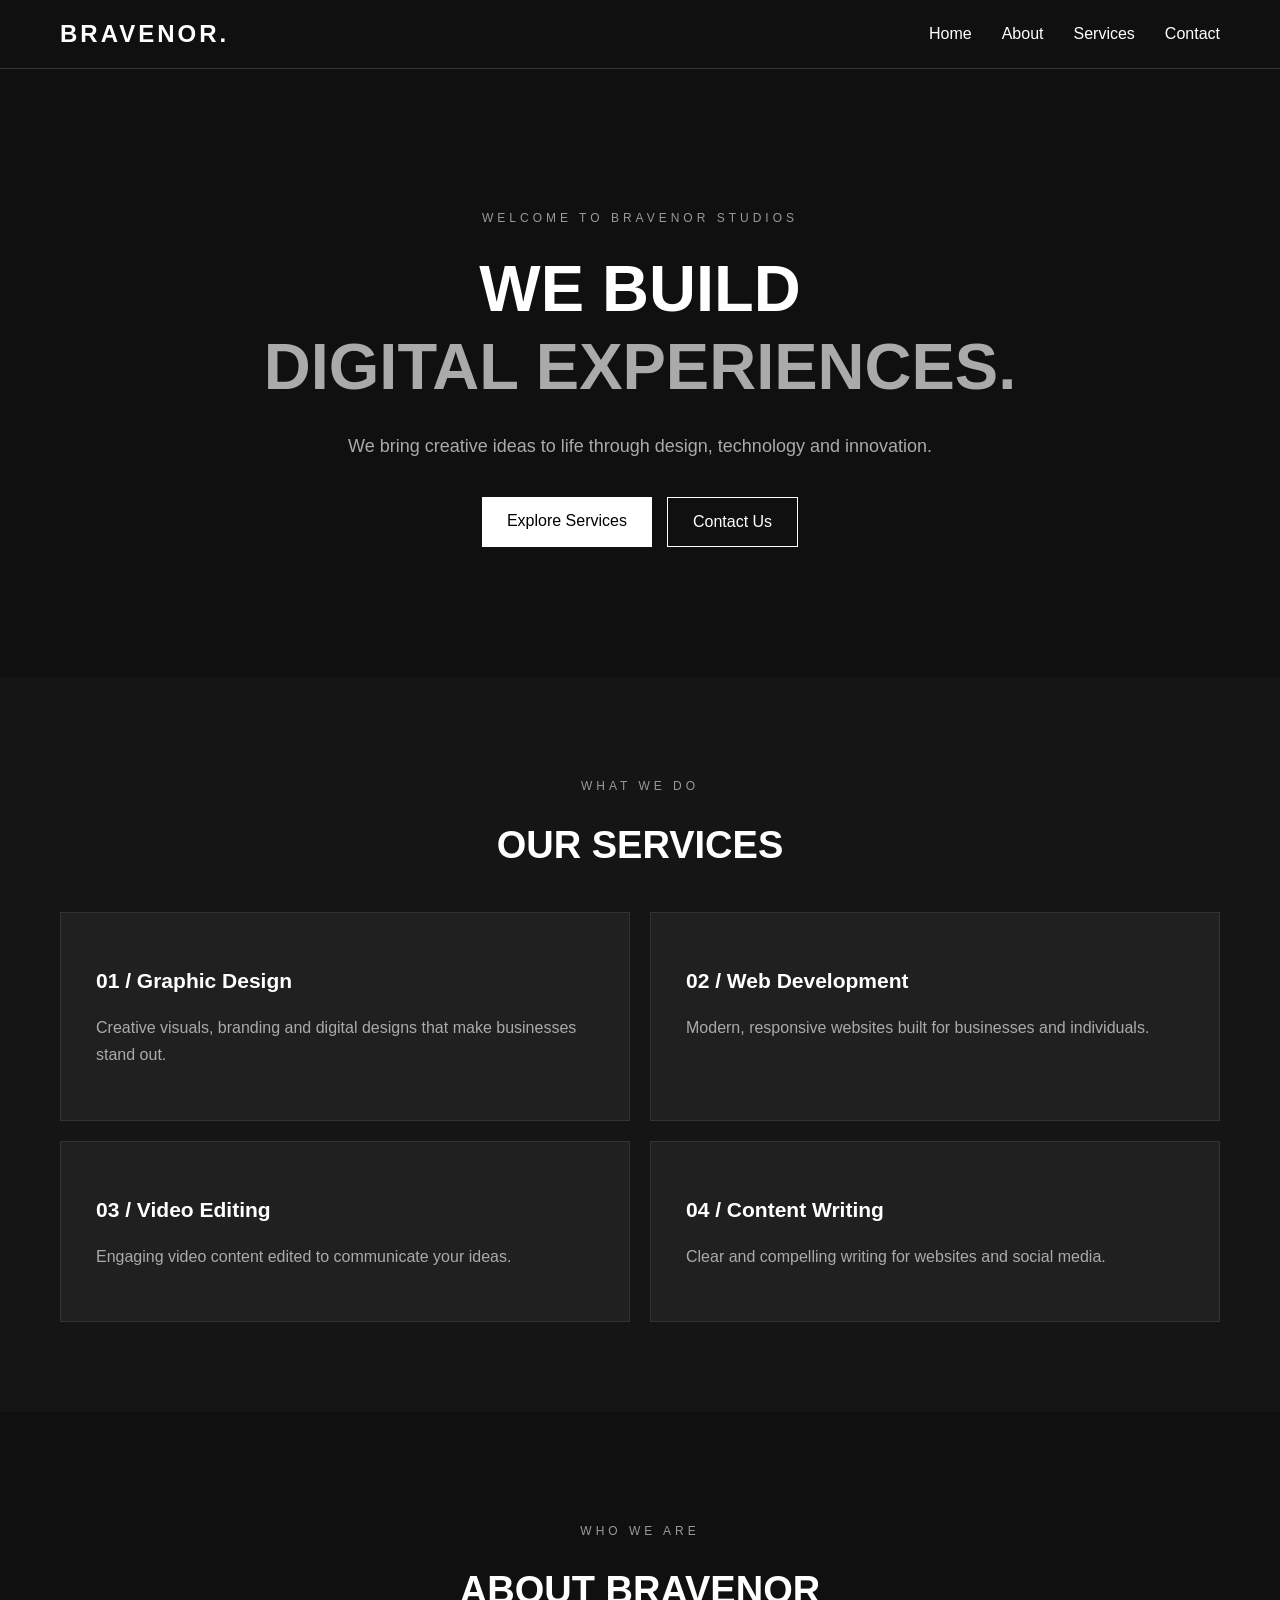
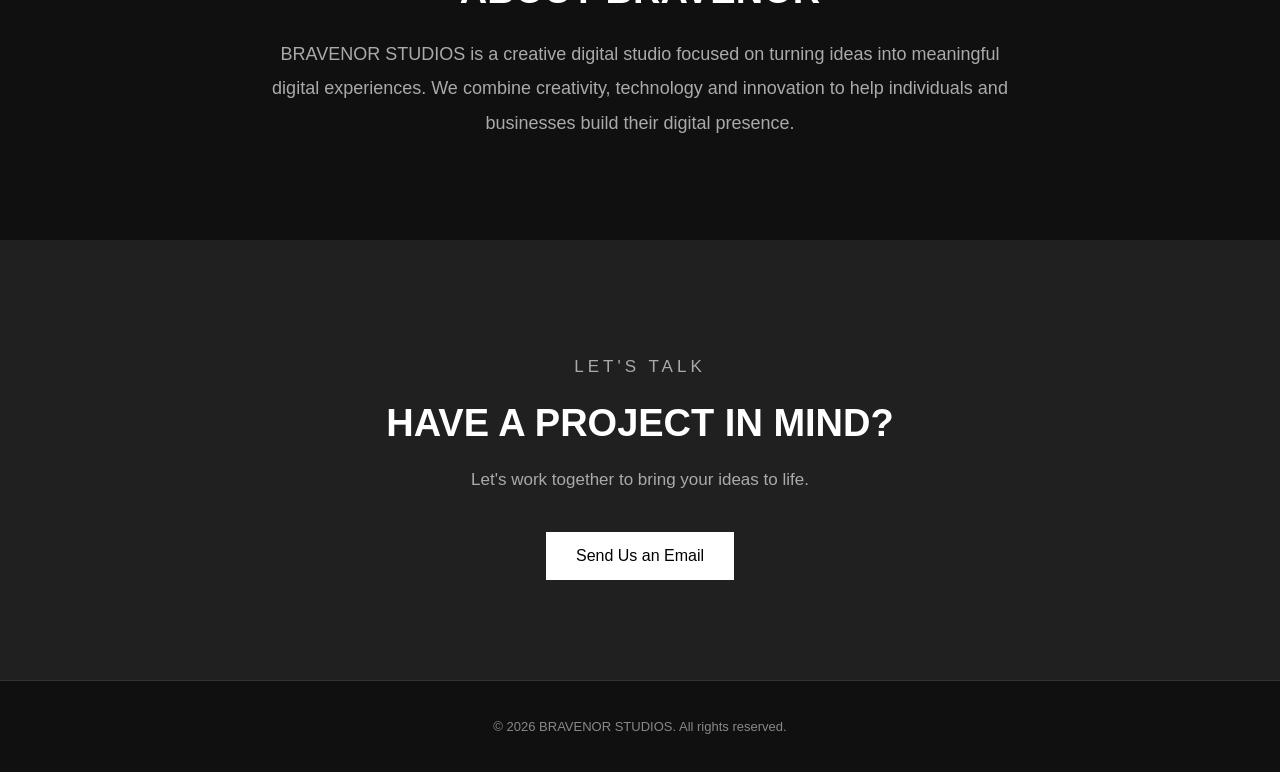
==== index.html @ 29726557 "Add files via upload" ====
<!DOCTYPE html>
<html lang="en">
<head>
    <meta charset="UTF-8">
    <meta name="viewport" content="width=device-width, initial-scale=1.0">
    <title>BRAVENOR STUDIOS</title>
    <link rel="stylesheet" href="style.css">
</head>

<body>

    <nav>
        <h2>BRAVENOR.</h2>

        <ul>
            <li><a href="#home">Home</a></li>
            <li><a href="#about">About</a></li>
            <li><a href="#services">Services</a></li>
            <li><a href="#contact">Contact</a></li>
        </ul>
    </nav>

<section class="hero" id="home">

    <p class="hero-tag">WELCOME TO BRAVENOR STUDIOS</p>

    <h1>
        WE BUILD
        <span>DIGITAL EXPERIENCES.</span>
    </h1>

    <p class="hero-description">
        We bring creative ideas to life through design,
        technology and innovation.
    </p>

    <div class="hero-buttons">
        <a href="#services" class="btn-primary">Explore Services</a>

        <a href="#contact" class="btn-secondary">Contact Us</a>
    </div>

</section>

<section class="services" id="services">

    <p class="section-tag">WHAT WE DO</p>

    <h2>OUR SERVICES</h2>

    <div class="service-container">

        <div class="service-card">
            <h3>01 / Graphic Design</h3>
            <p>Creative visuals, branding and digital designs that make businesses stand out.</p>
        </div>

        <div class="service-card">
            <h3>02 / Web Development</h3>
            <p>Modern, responsive websites built for businesses and individuals.</p>
        </div>

        <div class="service-card">
            <h3>03 / Video Editing</h3>
            <p>Engaging video content edited to communicate your ideas.</p>
        </div>

        <div class="service-card">
            <h3>04 / Content Writing</h3>
            <p>Clear and compelling writing for websites and social media.</p>
        </div>

    </div>

</section>

<section class="about" id="about">

    <p class="section-tag">WHO WE ARE</p>

    <h2>ABOUT BRAVENOR</h2>

    <p class="about-text">
        BRAVENOR STUDIOS is a creative digital studio
        focused on turning ideas into meaningful digital
        experiences.

        We combine creativity, technology and innovation
        to help individuals and businesses build their
        digital presence.
    </p>

</section>

<section class="contact" id="contact">

    <p class="section-tag">LET'S TALK</p>

    <h2>HAVE A PROJECT IN MIND?</h2>

    <p>Let's work together to bring your ideas to life.</p>

    <a href="https://mail.google.com/mail/?view=cm&fs=1&to=ikusikaoluwadarasimi@gmail.com"
   target="_blank"
   class="contact-button">
    Send Us an Email
</a>

</section>

<footer>
    <p>© 2026 BRAVENOR STUDIOS. All rights reserved.</p>
</footer>

    <script src="script.js"></script>
</body>
---- style.css ----
body {
    background-color: #101010;
    color: white;
    font-family: Arial, sans-serif;
    margin: 0;
}

nav {
    display: flex;
    justify-content: space-between;
    align-items: center;
    padding: 20px 60px;
    border-bottom: 1px solid #333;
}

nav h2 {
    letter-spacing: 3px;
    margin: 0;
}

nav ul {
    display: flex;
    list-style: none;
    gap: 30px;
    margin: 0;
    padding: 0;
}

nav a {
    color: white;
    text-decoration: none;
}

.hero {
    text-align: center;
    padding: 130px 20px;
}

.hero-tag {
    color: #999;
    letter-spacing: 4px;
    font-size: 12px;
}

.hero h1 {
    font-size: 65px;
    line-height: 1.2;
    margin: 25px 0;
}

.hero h1 span {
    display: block;
    color: #aaa;
}

.hero-description {
    color: #aaa;
    font-size: 18px;
    max-width: 600px;
    margin: 20px auto 35px;
    line-height: 1.7;
}

.hero-buttons {
    display: flex;
    justify-content: center;
    gap: 15px;
}

.hero-buttons a {
    padding: 15px 25px;
    text-decoration: none;
}

.btn-primary {
    background: white;
    color: black;
}

.btn-secondary {
    border: 1px solid white;
    color: white;
}

.services {
    padding: 90px 60px;
    text-align: center;
    background: #151515;
}

.section-tag {
    color: #999;
    letter-spacing: 4px;
    font-size: 12px;
}

.services h2 {
    font-size: 38px;
    margin-bottom: 45px;
}

.service-container {
    display: grid;
    grid-template-columns: repeat(2, 1fr);
    gap: 20px;
}

.service-card {
    background: #202020;
    border: 1px solid #333;
    padding: 35px;
    text-align: left;
    transition: 0.3s;
}

.service-card:hover {
    border-color: white;
    transform: translateY(-5px);
}

.service-card h3 {
    font-size: 21px;
}

.service-card p {
    color: #aaa;
    line-height: 1.7;
}

/* Mobile responsive design */

@media (max-width: 768px) {

    nav {
        padding: 20px;
        flex-direction: column;
        gap: 15px;
    }

    nav ul {
        gap: 15px;
        flex-wrap: wrap;
        justify-content: center;
    }

    .hero {
        padding: 90px 20px;
    }

    .hero h1 {
        font-size: 38px;
    }

    .hero-description {
        font-size: 16px;
    }

    .services {
        padding: 60px 20px;
    }

    .service-container {
        grid-template-columns: 1fr;
    }

    .service-card {
        padding: 25px;
    }

    .hero-buttons {
        flex-wrap: wrap;
    }
}

.about {
    padding: 100px 60px;
    text-align: center;
    background: #101010;
}

.about h2 {
    font-size: 38px;
    margin-bottom: 25px;
}

.about-text {
    max-width: 750px;
    margin: auto;
    color: #aaa;
    font-size: 18px;
    line-height: 1.9;
}

@media (max-width: 768px) {
    .about {
        padding: 70px 20px;
    }

    .about h2 {
        font-size: 30px;
    }

    .about-text {
        font-size: 16px;
    }
}

.contact {
    padding: 100px 20px;
    text-align: center;
    background: #202020;
}

.contact h2 {
    font-size: 38px;
    margin: 25px 0;
}

.contact p {
    color: #aaa;
    font-size: 17px;
}

.contact-button {
    display: inline-block;
    margin-top: 25px;
    padding: 15px 30px;
    background: white;
    color: black;
    text-decoration: none;
}

.contact-button:hover {
    background: #ccc;
}

footer {
    padding: 25px;
    text-align: center;
    background: #101010;
    border-top: 1px solid #333;
}

footer p {
    color: #888;
    font-size: 13px;
}

@media (max-width: 768px) {
    .contact h2 {
        font-size: 28px;
    }
}

/* Smooth scrolling */
html {
    scroll-behavior: smooth;
}

/* Navigation hover effect */
nav a {
    transition: color 0.3s ease;
}

nav a:hover {
    color: #999;
}

/* Button hover animations */
.hero-buttons a,
.contact-button {
    transition: all 0.3s ease;
}

.btn-primary:hover {
    background: #bbb;
    transform: translateY(-3px);
}

.btn-secondary:hover {
    background: white;
    color: black;
    transform: translateY(-3px);
}

.contact-button:hover {
    background: #bbb;
    transform: translateY(-3px);
}
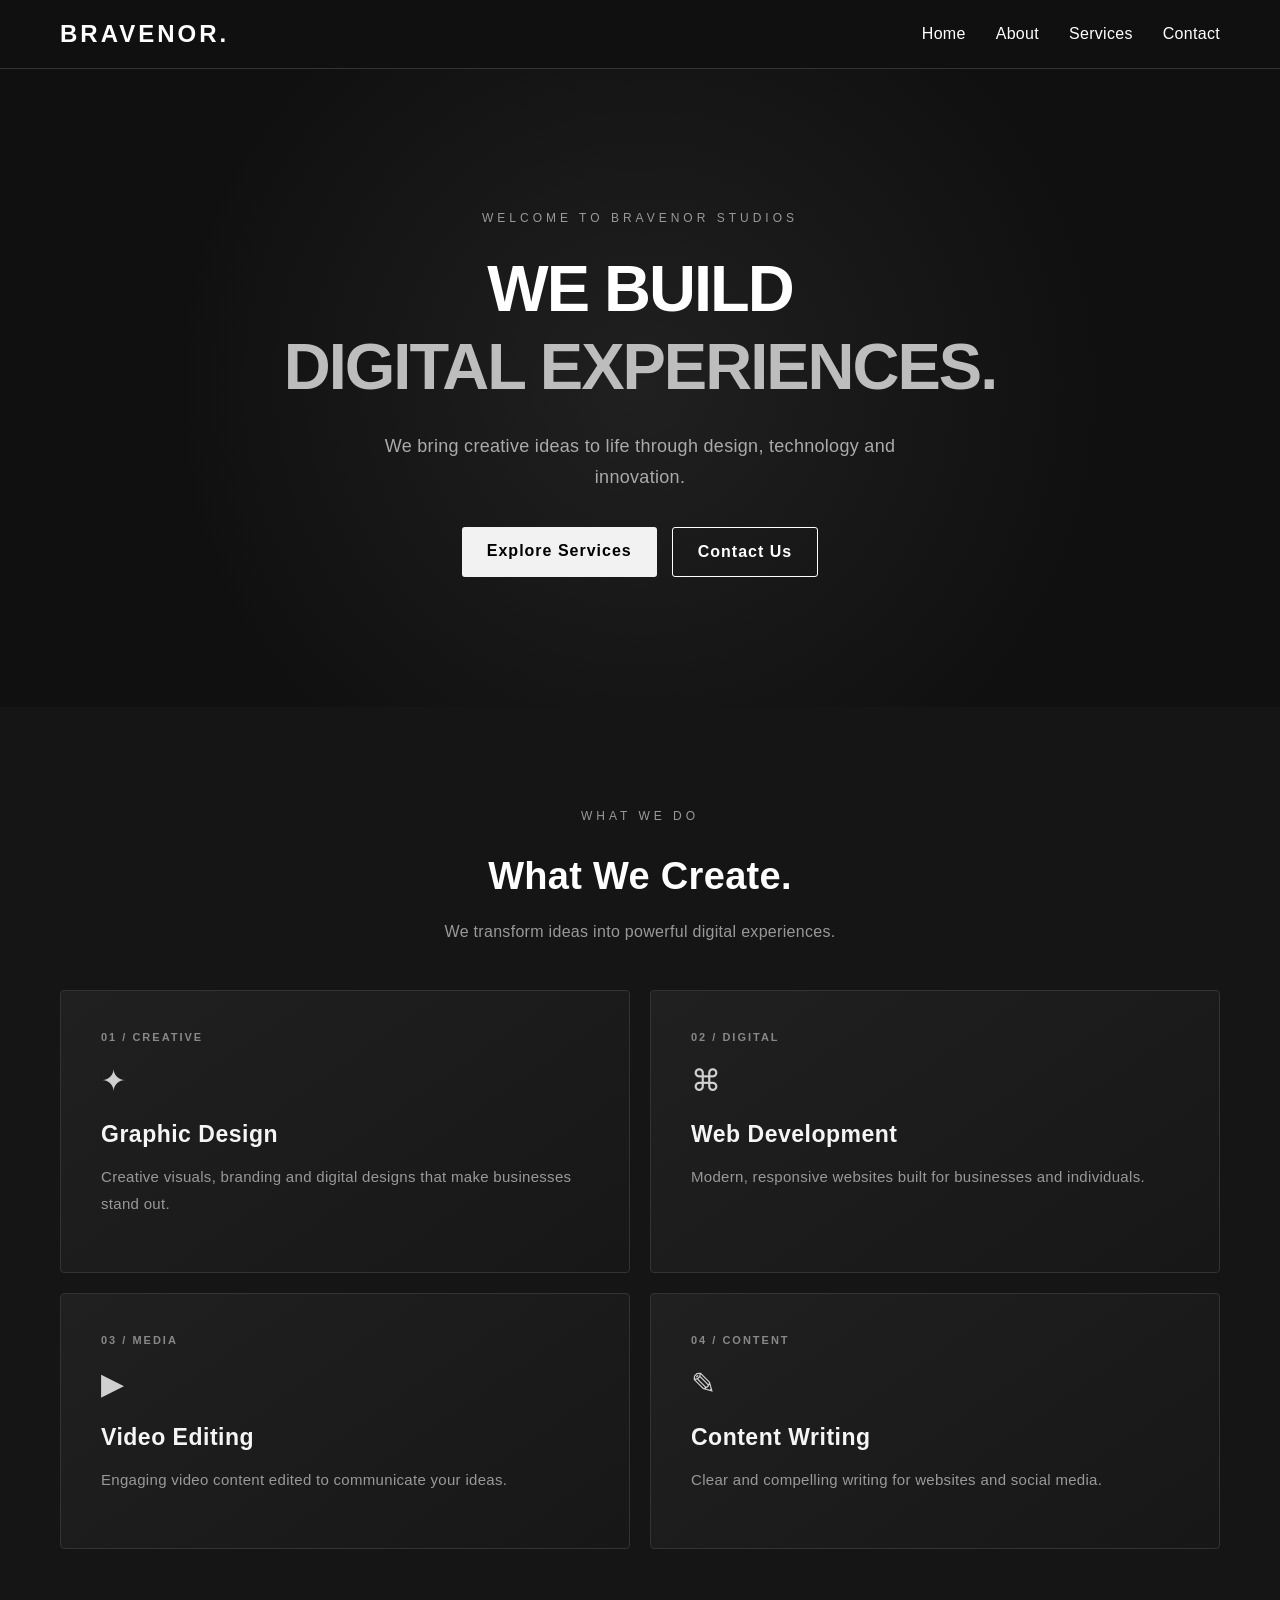
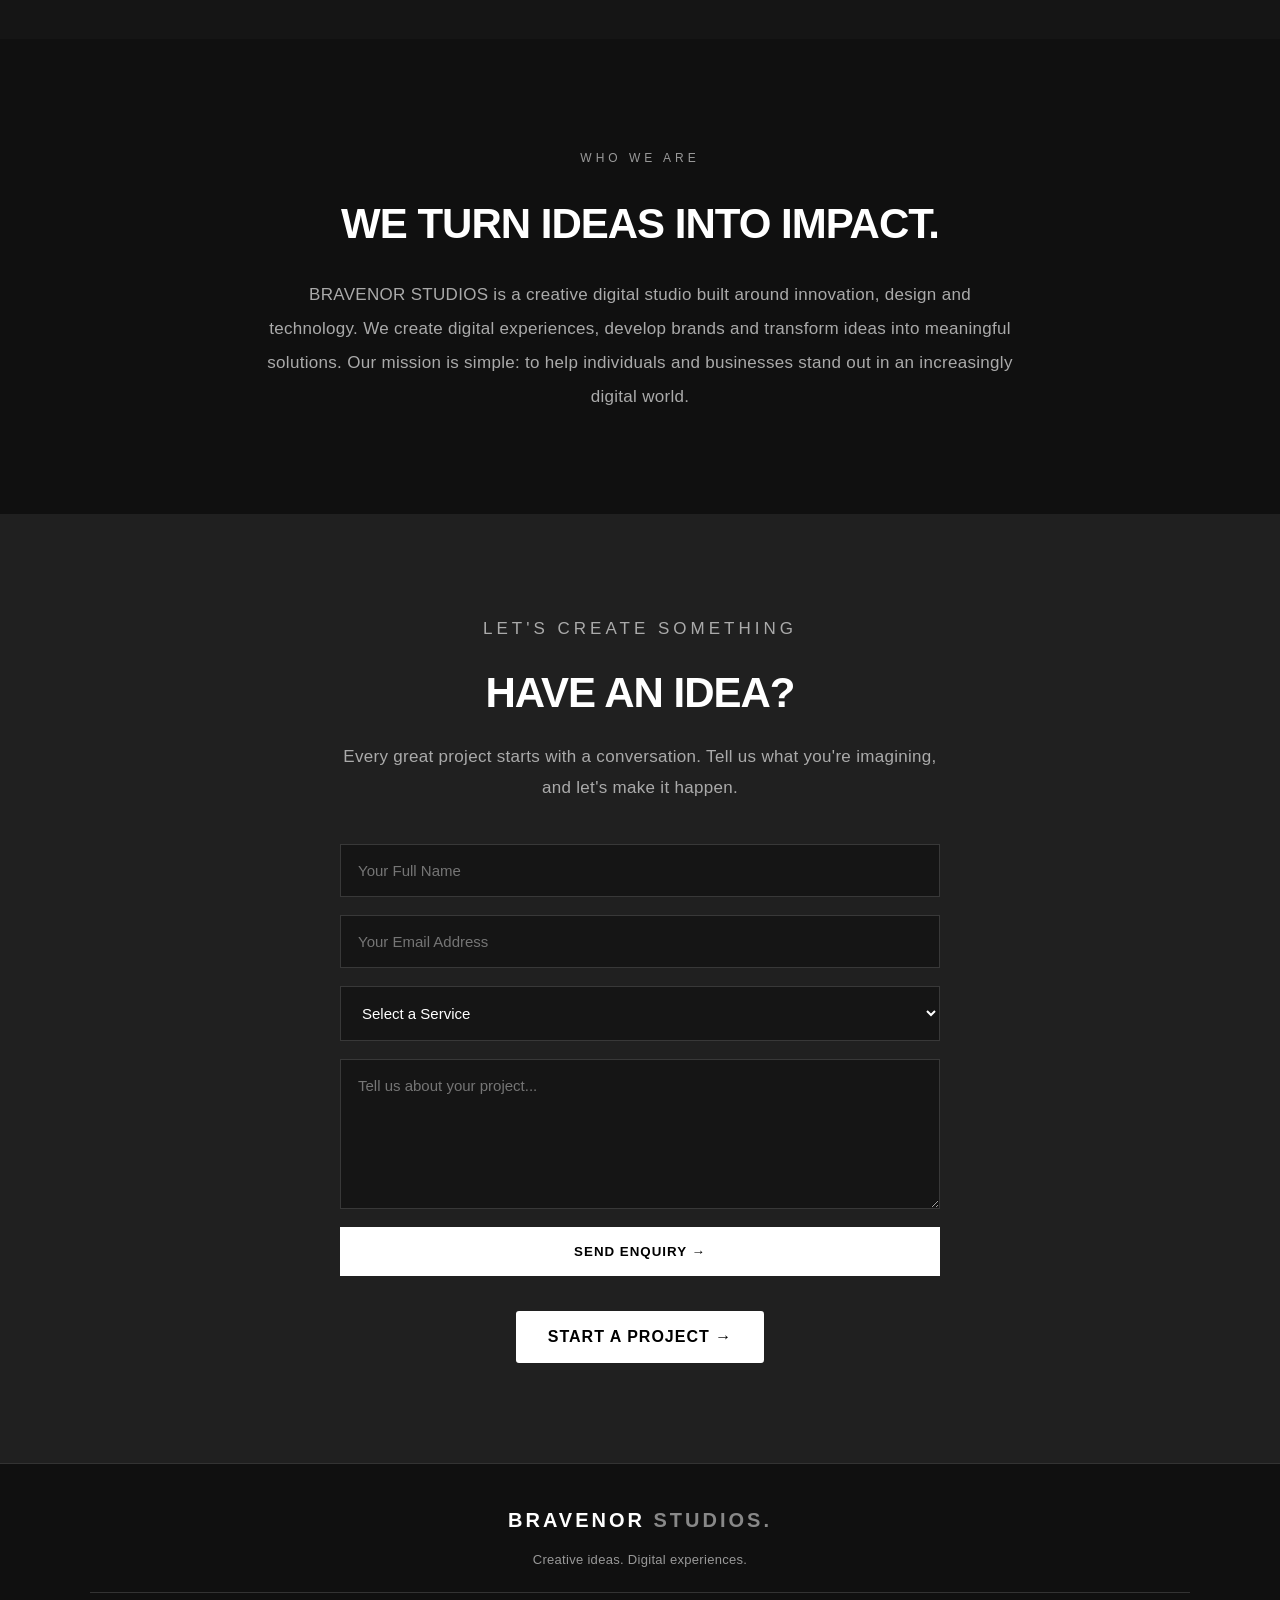
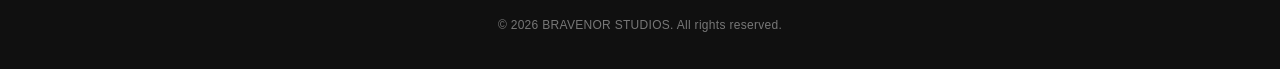
==== commit 10490b6a: "Add files via upload Update BRAVENOR STUDIOS website" ====
--- a/index.html
+++ b/index.html
@@ -47,27 +47,38 @@
 
     <p class="section-tag">WHAT WE DO</p>
 
-    <h2>OUR SERVICES</h2>
+    <h2>What We Create.</h2>
+<p class="services-description">
+    We transform ideas into powerful digital experiences.
+</p>
 
     <div class="service-container">
 
         <div class="service-card">
-            <h3>01 / Graphic Design</h3>
+            <span class="service-number">01 / CREATIVE</span>
+            <div class="service-icon">✦</div>
+            <h3>Graphic Design</h3>
             <p>Creative visuals, branding and digital designs that make businesses stand out.</p>
         </div>
 
         <div class="service-card">
-            <h3>02 / Web Development</h3>
+            <span class="service-number">02 / DIGITAL</span>
+            <div class="service-icon">⌘</div>
+            <h3>Web Development</h3>
             <p>Modern, responsive websites built for businesses and individuals.</p>
         </div>
 
         <div class="service-card">
-            <h3>03 / Video Editing</h3>
+            <span class="service-number">03 / MEDIA</span>
+            <div class="service-icon">▶</div>
+            <h3>Video Editing</h3>
             <p>Engaging video content edited to communicate your ideas.</p>
         </div>
 
         <div class="service-card">
-            <h3>04 / Content Writing</h3>
+          <span class="service-number">04 / CONTENT</span>  
+            <div class="service-icon">✎</div>
+            <h3>Content Writing</h3>
             <p>Clear and compelling writing for websites and social media.</p>
         </div>
 
@@ -75,42 +86,80 @@
 
 </section>
 
+
 <section class="about" id="about">
 
     <p class="section-tag">WHO WE ARE</p>
 
-    <h2>ABOUT BRAVENOR</h2>
+    <h2>WE TURN IDEAS INTO IMPACT.</h2>
 
     <p class="about-text">
         BRAVENOR STUDIOS is a creative digital studio
-        focused on turning ideas into meaningful digital
-        experiences.
+        built around innovation, design and technology.
 
-        We combine creativity, technology and innovation
-        to help individuals and businesses build their
-        digital presence.
+        We create digital experiences, develop brands
+        and transform ideas into meaningful solutions.
+
+        Our mission is simple: to help individuals and
+        businesses stand out in an increasingly digital world.
     </p>
 
 </section>
 
+
 <section class="contact" id="contact">
 
-    <p class="section-tag">LET'S TALK</p>
+    <p class="section-tag">LET'S CREATE SOMETHING</p>
 
-    <h2>HAVE A PROJECT IN MIND?</h2>
+    <h2>HAVE AN IDEA?</h2>
 
-    <p>Let's work together to bring your ideas to life.</p>
+    <p>
+        Every great project starts with a conversation.
+        Tell us what you're imagining, and let's make it happen.
+    </p>
+
+<form class="contact-form" action="https://formsubmit.co/ikusikaoluwadarasimi@gmail.com" method="POST">
+
+    <input type="text" name="name" placeholder="Your Full Name" required>
+
+    <input type="email" name="email" placeholder="Your Email Address" required>
+
+    <select name="service" required>
+        <option value="">Select a Service</option>
+        <option>Graphic Design</option>
+        <option>Web Development</option>
+        <option>Video Editing</option>
+        <option>Content Writing</option>
+    </select>
+
+    <textarea name="message" placeholder="Tell us about your project..." required></textarea>
+
+    <button type="submit">SEND ENQUIRY →</button>
+
+</form>
 
     <a href="https://mail.google.com/mail/?view=cm&fs=1&to=ikusikaoluwadarasimi@gmail.com"
-   target="_blank"
-   class="contact-button">
-    Send Us an Email
-</a>
+       target="_blank"
+       rel="noopener noreferrer"
+       class="contact-button">
+        START A PROJECT →
+    </a>
 
 </section>
 
+
 <footer>
-    <p>© 2026 BRAVENOR STUDIOS. All rights reserved.</p>
+    <div class="footer-content">
+        <h3>BRAVENOR<span> STUDIOS.</span></h3>
+
+        <p>Creative ideas. Digital experiences.</p>
+
+        <div class="footer-line"></div>
+
+        <p class="copyright">
+            © 2026 BRAVENOR STUDIOS. All rights reserved.
+        </p>
+    </div>
 </footer>
 
     <script src="script.js"></script>
--- a/style.css
+++ b/style.css
@@ -7,6 +7,7 @@
     font-family: Arial, sans-serif;
     margin: 0;
 }
+
 
 nav {
     display: flex;
@@ -32,8 +33,14 @@
 nav a {
     color: white;
     text-decoration: none;
-}
-
+    transition: color 0.3s ease;
+}
+
+nav a:hover {
+    color: #aaa;
+}
+
+/* HERO SECTION */
 .hero {
     text-align: center;
     padding: 130px 20px;
@@ -73,7 +80,9 @@
 .hero-buttons a {
     padding: 15px 25px;
     text-decoration: none;
-}
+    transition: all 0.3s ease;
+}
+
 
 .btn-primary {
     background: white;
@@ -101,7 +110,13 @@
     font-size: 38px;
     margin-bottom: 45px;
 }
-
+.services-description {
+    color: #999;
+    font-size: 16px;
+    max-width: 550px;
+    line-height: 1.7;
+    margin: -25px auto 45px;
+}
 .service-container {
     display: grid;
     grid-template-columns: repeat(2, 1fr);
@@ -109,11 +124,13 @@
 }
 
 .service-card {
-    background: #202020;
+    background: linear-gradient(145deg, #202020, #171717);
     border: 1px solid #333;
-    padding: 35px;
+    padding: 40px;
     text-align: left;
-    transition: 0.3s;
+    transition: all 0.35s ease;
+    border-radius: 5px;
+    min-height: 150px;
 }
 
 .service-card:hover {
@@ -182,16 +199,18 @@
 }
 
 .about h2 {
-    font-size: 38px;
-    margin-bottom: 25px;
+    font-size: 42px;
+    font-weight: 800;
+    letter-spacing: -1px;
+    margin-bottom: 30px;
 }
 
 .about-text {
     max-width: 750px;
     margin: auto;
     color: #aaa;
-    font-size: 18px;
-    line-height: 1.9;
+    font-size: 17px;
+    line-height: 2;
 }
 
 @media (max-width: 768px) {
@@ -215,22 +234,30 @@
 }
 
 .contact h2 {
-    font-size: 38px;
+    font-size: 42px;
+    font-weight: 800;
+    letter-spacing: -1px;
     margin: 25px 0;
 }
 
 .contact p {
     color: #aaa;
     font-size: 17px;
+    line-height: 1.8;
+    max-width: 600px;
+    margin: 0 auto;
 }
 
 .contact-button {
     display: inline-block;
-    margin-top: 25px;
-    padding: 15px 30px;
+    margin-top: 35px;
+    padding: 17px 32px;
     background: white;
     color: black;
     text-decoration: none;
+    font-weight: bold;
+    letter-spacing: 1px;
+    transition: all 0.3s ease;
 }
 
 .contact-button:hover {
@@ -290,3 +317,183 @@
     background: #bbb;
     transform: translateY(-3px);
 }
+
+/* BRAVENOR STUDIOS - PREMIUM FINISH */
+
+body {
+    letter-spacing: 0.3px;
+}
+
+.hero {
+    background: radial-gradient(
+        circle at center,
+        #202020 0%,
+        #101010 65%
+    );
+}
+
+.hero h1 {
+    font-weight: 800;
+    letter-spacing: -2px;
+}
+
+.hero h1 span {
+    color: #bdbdbd;
+}
+
+.hero-buttons a {
+    font-weight: bold;
+    letter-spacing: 1px;
+    border-radius: 3px;
+}
+
+.btn-primary {
+    background: #f2f2f2;
+}
+
+.btn-primary:hover {
+    background: #c5c5c5;
+}
+
+.service-card {
+    border-radius: 4px;
+}
+
+.service-card:hover {
+    background: #292929;
+}
+
+.contact-button {
+    font-weight: bold;
+    letter-spacing: 1px;
+    border-radius: 3px;
+}
+.service-number {
+    display: block;
+    color: #888;
+    font-size: 11px;
+    letter-spacing: 2px;
+    margin-bottom: 20px;
+    font-weight: bold;
+}
+.service-card {
+    position: relative;
+    overflow: hidden;
+}
+
+.service-card::after {
+    content: "";
+    position: absolute;
+    bottom: 0;
+    left: 0;
+    width: 0;
+    height: 2px;
+    background: white;
+    transition: width 0.4s ease;
+}
+
+.service-card:hover::after {
+    width: 100%;
+}
+.service-card h3 {
+    color: #f5f5f5;
+    font-size: 23px;
+    font-weight: 700;
+    margin-bottom: 15px;
+    letter-spacing: 0.5px;
+}
+
+.service-card p {
+    color: #999;
+    font-size: 15px;
+    line-height: 1.8;
+}
+.service-icon {
+    font-size: 30px;
+    color: #d0d0d0;
+    margin: 20px 0;
+    transition: transform 0.3s ease;
+}
+
+.service-card:hover .service-icon {
+    transform: translateY(-4px);
+}
+.footer-content {
+    max-width: 1100px;
+    margin: auto;
+}
+
+.footer-content h3 {
+    letter-spacing: 3px;
+    font-size: 20px;
+}
+
+.footer-content h3 span {
+    color: #888;
+}
+
+.footer-content > p {
+    color: #999;
+}
+
+.footer-line {
+    height: 1px;
+    background: #333;
+    margin: 25px 0;
+}
+
+footer .copyright {
+    font-size: 12px;
+    color: #777;
+}
+
+/* CONTACT ENQUIRY FORM */
+
+.contact-form {
+    max-width: 600px;
+    margin: 40px auto 0;
+    display: flex;
+    flex-direction: column;
+    gap: 18px;
+}
+
+.contact-form input,
+.contact-form select,
+.contact-form textarea {
+    width: 100%;
+    box-sizing: border-box;
+    padding: 17px;
+    background: #151515;
+    border: 1px solid #383838;
+    color: white;
+    font-family: Arial, sans-serif;
+    font-size: 15px;
+    outline: none;
+}
+
+.contact-form input:focus,
+.contact-form select:focus,
+.contact-form textarea:focus {
+    border-color: #aaa;
+}
+
+.contact-form textarea {
+    min-height: 150px;
+    resize: vertical;
+}
+
+.contact-form button {
+    padding: 17px;
+    background: white;
+    color: black;
+    border: none;
+    font-weight: bold;
+    letter-spacing: 1px;
+    cursor: pointer;
+    transition: 0.3s;
+}
+
+.contact-form button:hover {
+    background: #bbb;
+    transform: translateY(-3px);
+}
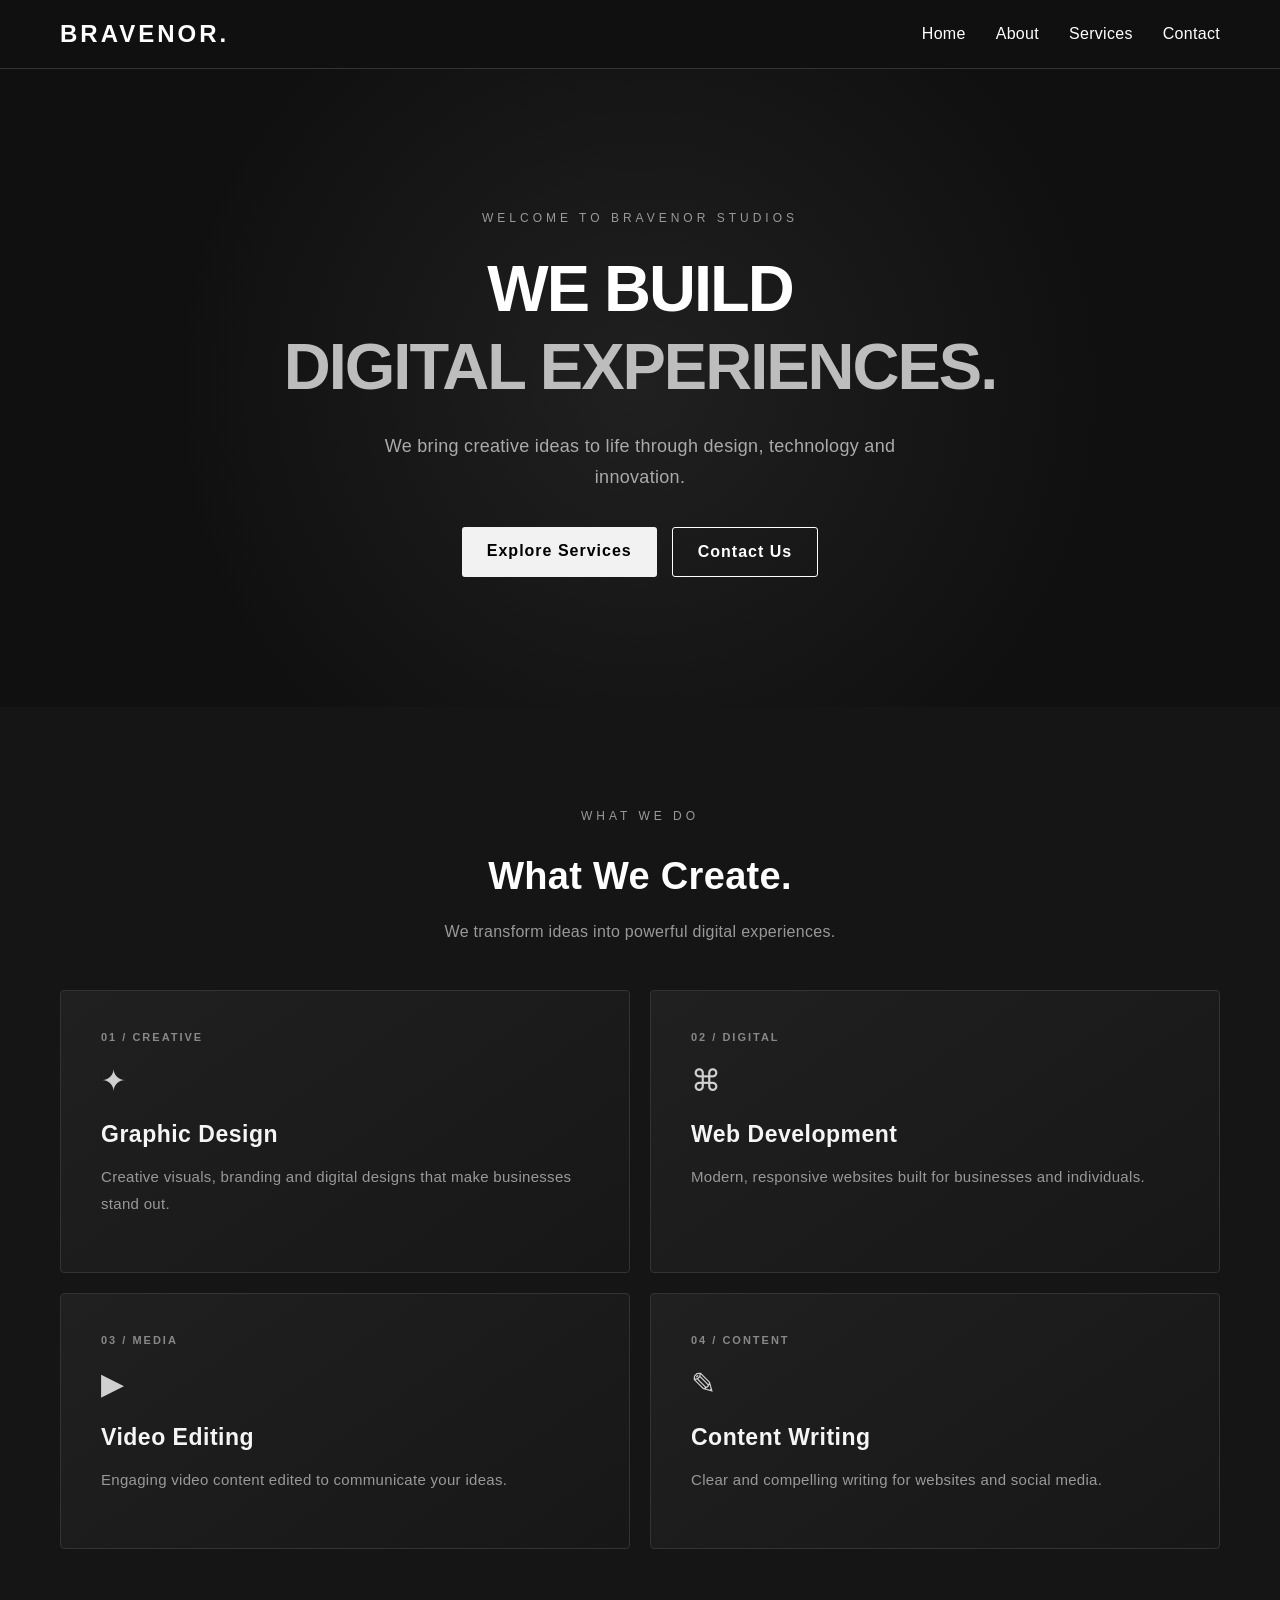
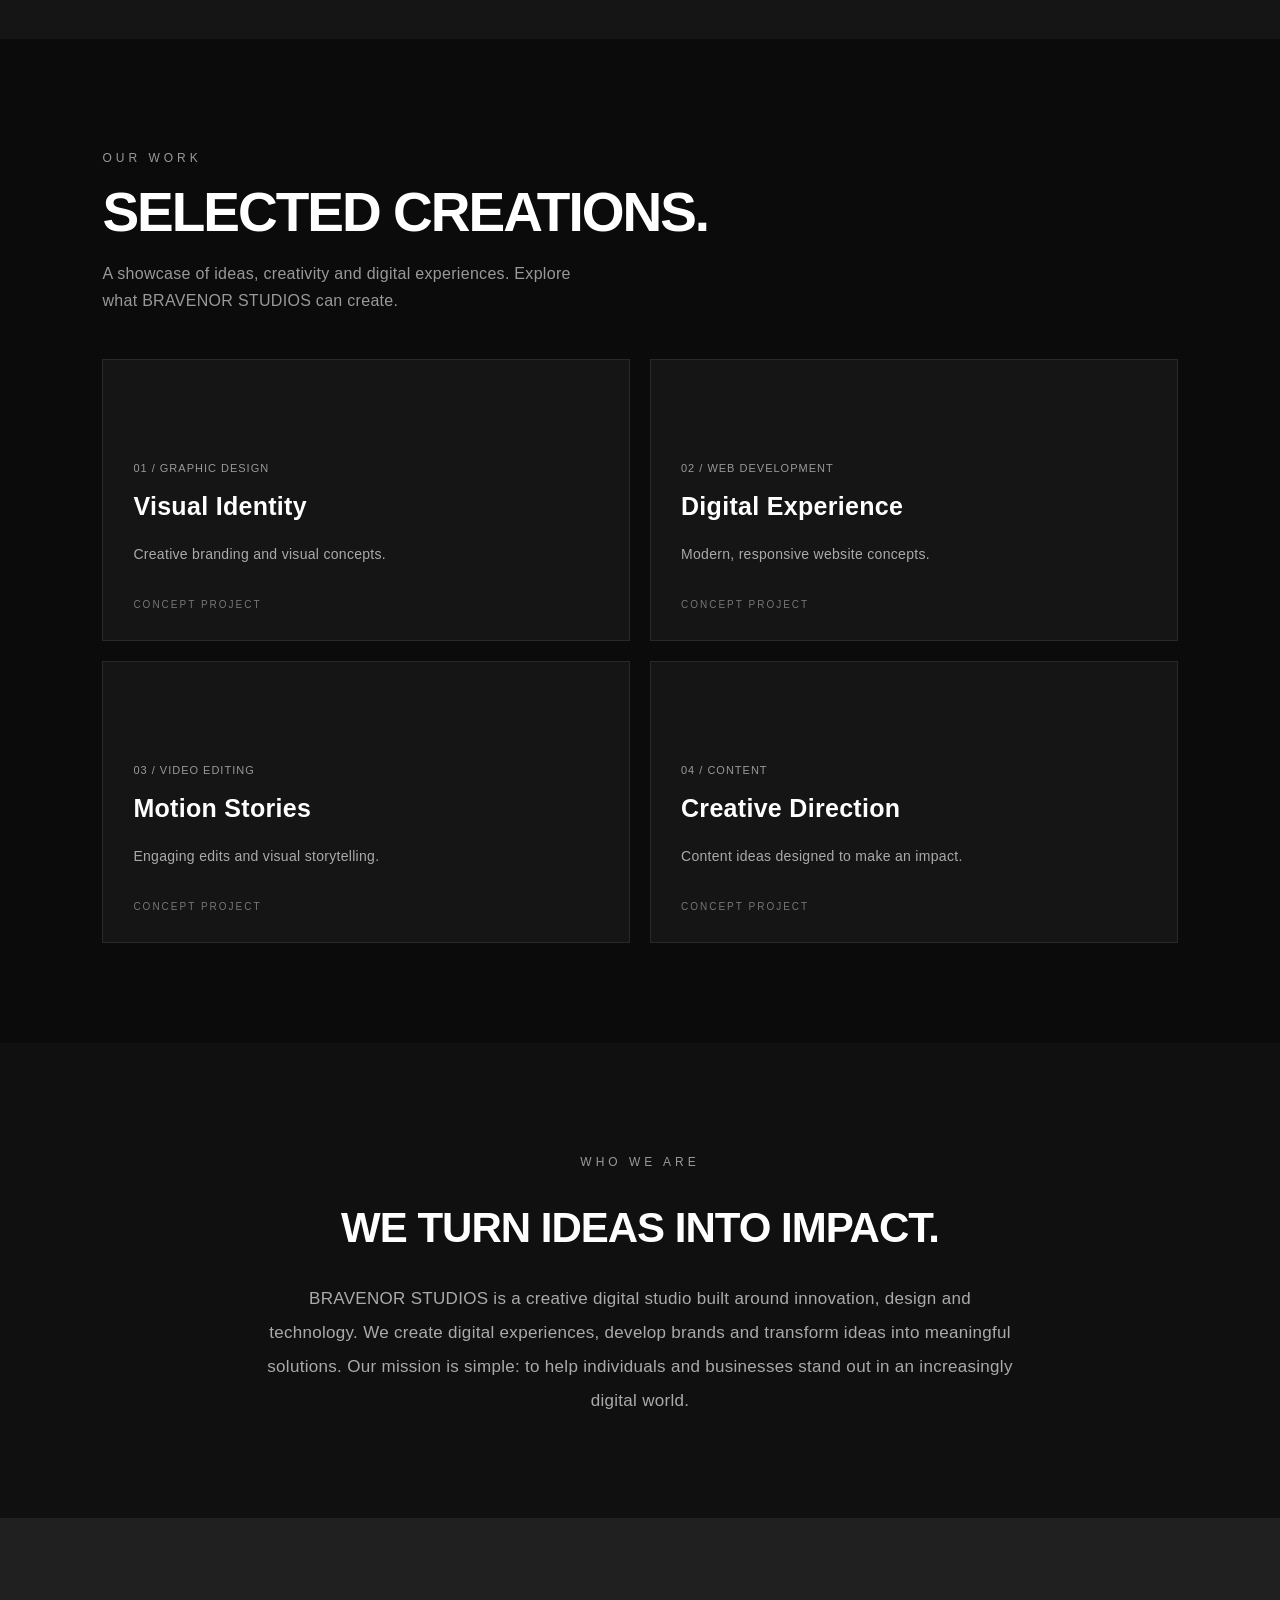
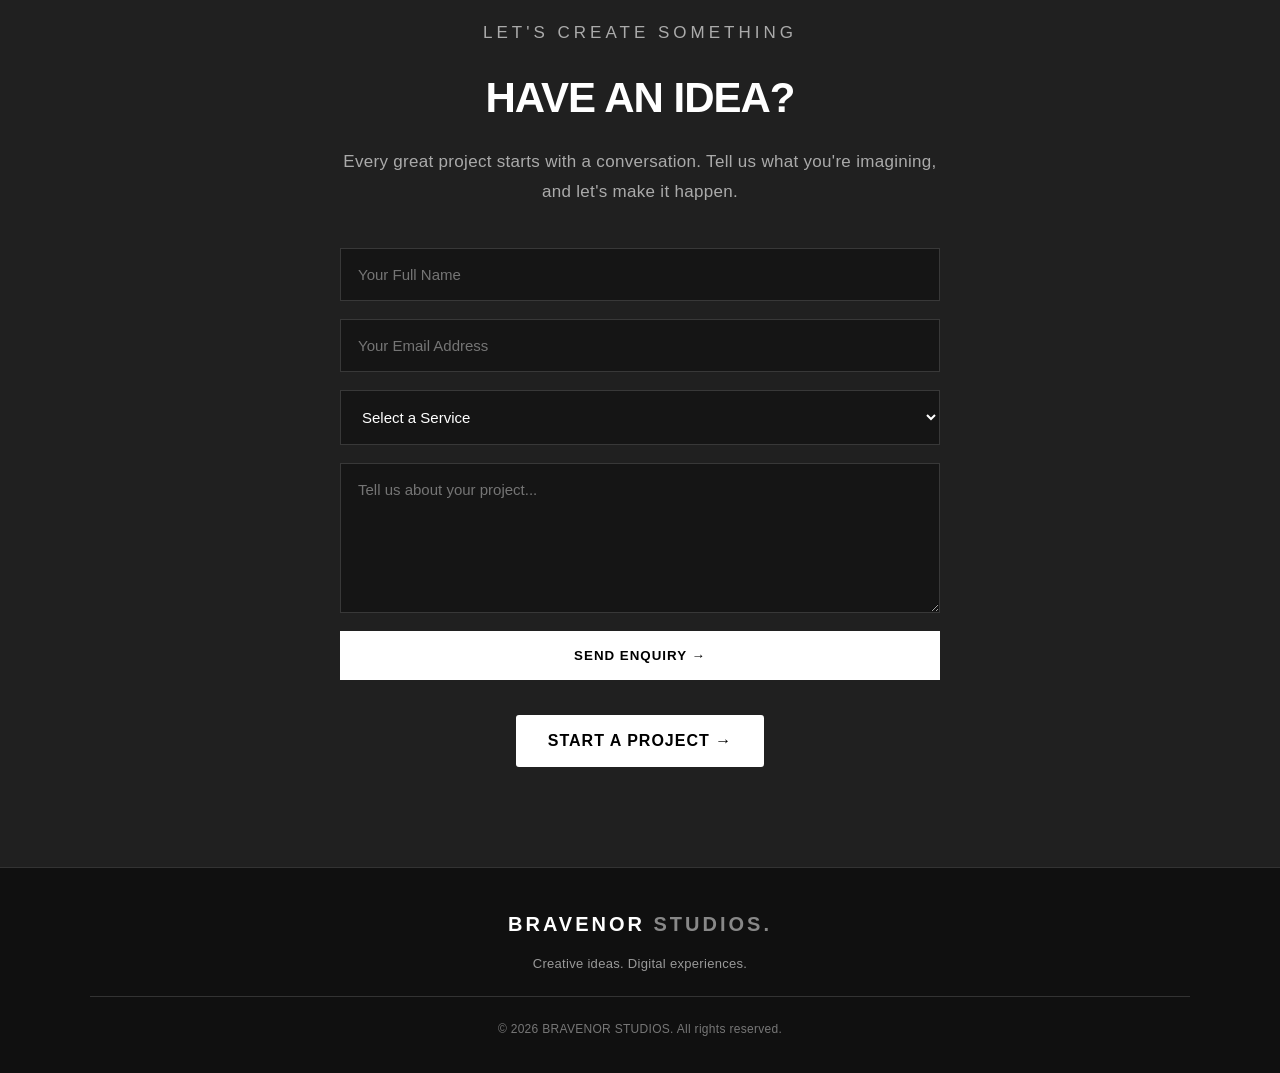
==== commit f4163b1b: "Add files via upload" ====
--- a/index.html
+++ b/index.html
@@ -86,6 +86,44 @@
 
 </section>
 
+<section class="portfolio" id="portfolio">
+    <p class="section-tag">OUR WORK</p>
+    <h2>SELECTED CREATIONS.</h2>
+    <p class="portfolio-intro">
+        A showcase of ideas, creativity and digital experiences.
+        Explore what BRAVENOR STUDIOS can create.
+    </p>
+
+    <div class="portfolio-grid">
+        <div class="portfolio-card">
+            <span>01 / GRAPHIC DESIGN</span>
+            <h3>Visual Identity</h3>
+            <p>Creative branding and visual concepts.</p>
+            <small>CONCEPT PROJECT</small>
+        </div>
+
+        <div class="portfolio-card">
+            <span>02 / WEB DEVELOPMENT</span>
+            <h3>Digital Experience</h3>
+            <p>Modern, responsive website concepts.</p>
+            <small>CONCEPT PROJECT</small>
+        </div>
+
+        <div class="portfolio-card">
+            <span>03 / VIDEO EDITING</span>
+            <h3>Motion Stories</h3>
+            <p>Engaging edits and visual storytelling.</p>
+            <small>CONCEPT PROJECT</small>
+        </div>
+
+        <div class="portfolio-card">
+            <span>04 / CONTENT</span>
+            <h3>Creative Direction</h3>
+            <p>Content ideas designed to make an impact.</p>
+            <small>CONCEPT PROJECT</small>
+        </div>
+    </div>
+</section>
 
 <section class="about" id="about">
 
@@ -118,8 +156,14 @@
         Tell us what you're imagining, and let's make it happen.
     </p>
 
-<form class="contact-form" action="https://formsubmit.co/ikusikaoluwadarasimi@gmail.com" method="POST">
-
+<form class="contact-form" action="https://silentforms.com/api/submit" method="POST">
+    <input type="hidden" name="accessKey" value="e8b8c100fcde8b23f12b82d53d80e29b8cf32aa87c01c19d0fc2fc09308047bf">
+    <input type="hidden" name="subject" value="New BRAVENOR STUDIOS Enquiry">
+    <input type="hidden" name="redirect"
+       value="https://ikusikaoluwadarasimi-debug.github.io/bravenor-studios/thank-you.html">
+<div style="position:absolute; left:-9999px;" aria-hidden="true">
+    <input type="text" name="sf_extra" tabindex="-1" autocomplete="off">
+</div>
     <input type="text" name="name" placeholder="Your Full Name" required>
 
     <input type="email" name="email" placeholder="Your Email Address" required>
--- a/style.css
+++ b/style.css
@@ -497,3 +497,79 @@
     background: #bbb;
     transform: translateY(-3px);
 }
+
+/* PORTFOLIO SECTION */
+.portfolio {
+    padding: 100px 8%;
+    background: #0b0b0b;
+    color: #fff;
+}
+
+.portfolio h2 {
+    font-size: clamp(32px, 5vw, 55px);
+    margin: 15px 0;
+    letter-spacing: -2px;
+}
+
+.portfolio-intro {
+    color: #999;
+    max-width: 500px;
+    line-height: 1.7;
+    margin-bottom: 45px;
+}
+
+.portfolio-grid {
+    display: grid;
+    grid-template-columns: repeat(2, 1fr);
+    gap: 20px;
+}
+
+.portfolio-card {
+    min-height: 220px;
+    padding: 30px;
+    background: #151515;
+    border: 1px solid #292929;
+    display: flex;
+    flex-direction: column;
+    justify-content: flex-end;
+    transition: 0.3s ease;
+}
+
+.portfolio-card:hover {
+    background: #202020;
+    transform: translateY(-5px);
+}
+
+.portfolio-card span {
+    color: #999;
+    font-size: 11px;
+    letter-spacing: 1px;
+}
+
+.portfolio-card h3 {
+    font-size: 25px;
+    margin: 18px 0 8px;
+}
+
+.portfolio-card p {
+    color: #aaa;
+    font-size: 14px;
+    line-height: 1.6;
+}
+
+.portfolio-card small {
+    color: #777;
+    font-size: 10px;
+    letter-spacing: 2px;
+    margin-top: 20px;
+}
+
+@media (max-width: 650px) {
+    .portfolio-grid {
+        grid-template-columns: 1fr;
+    }
+
+    .portfolio {
+        padding: 75px 6%;
+    }
+}
